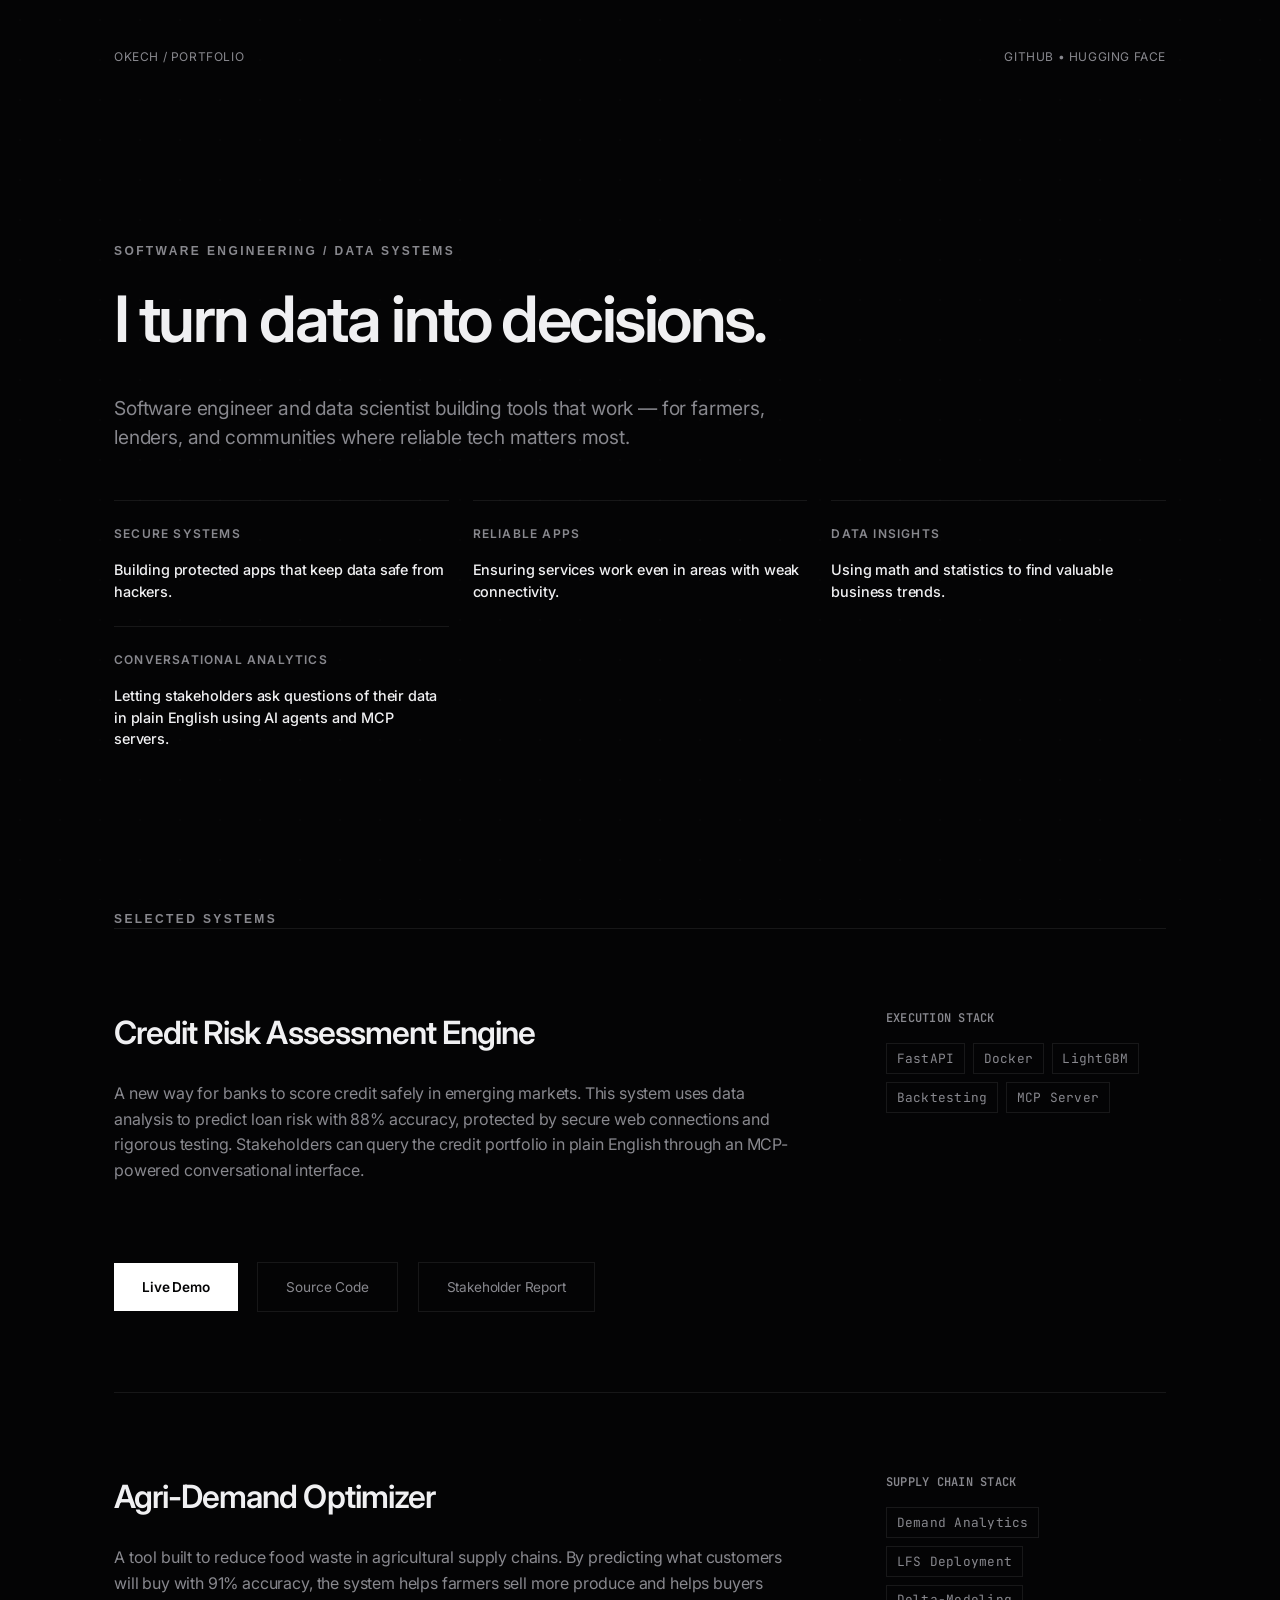
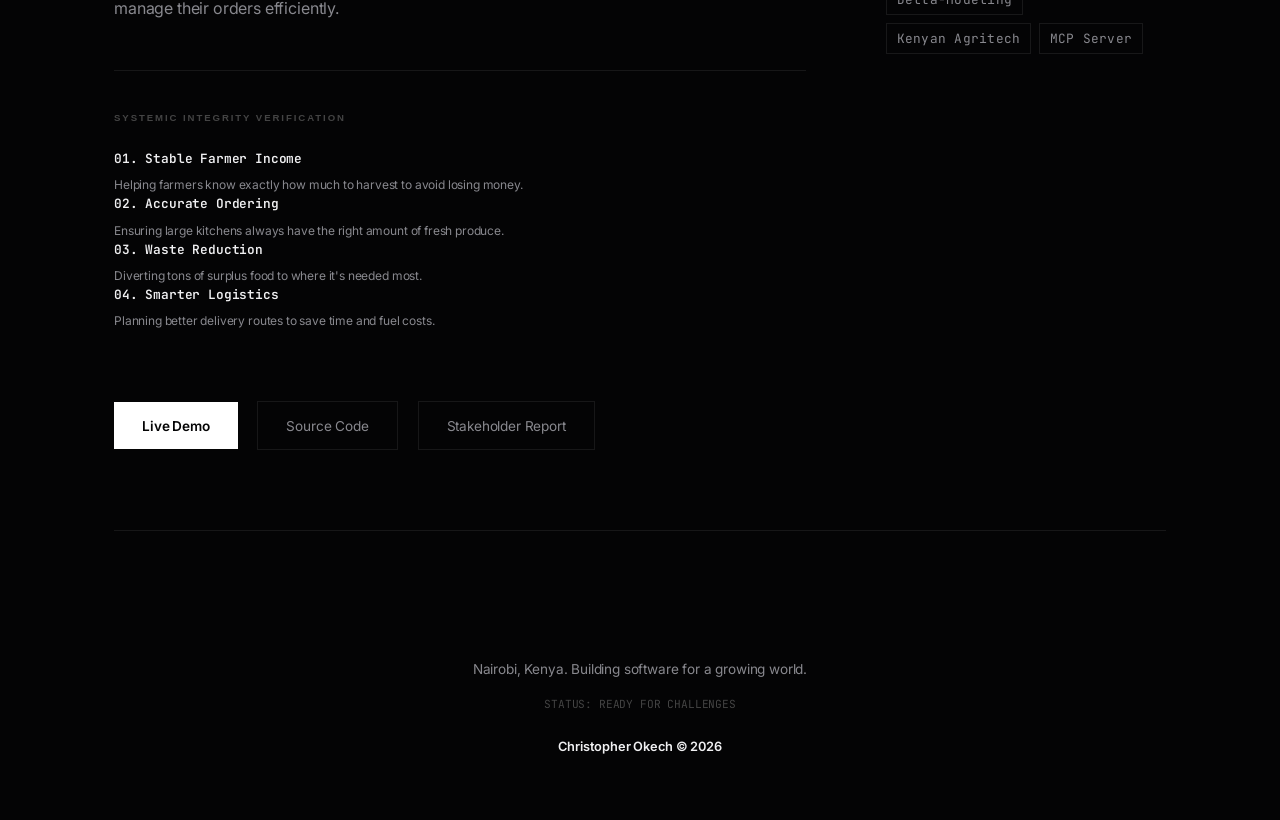
==== index.html @ fad3fc5a "Deploy conversational portfolio" ====
<!DOCTYPE html>
<html lang="en">
<head>
    <meta charset="UTF-8">
    <meta name="viewport" content="width=device-width, initial-scale=1.0">
    <title>Christopher Okech | Software Engineer & Data Scientist</title>
    <link rel="stylesheet" href="style.css">
</head>
<body>
    <div class="bg-grid"></div>

    <div class="container">
        <nav>
            <div class="logo">Okech / Portfolio</div>
            <div class="nav-items">
                <a href="https://github.com/okech-glitch" class="nav-link">GitHub</a> • 
                <a href="https://huggingface.co/okechobonyo" class="nav-link">Hugging Face</a>
            </div>
        </nav>

        <section class="hero">
            <span class="hero-label">Software Engineering / Data Systems</span>
            <h1>I turn data into decisions.</h1>
            <p class="description">
                Software engineer and data scientist building tools that work — for farmers, lenders, and communities where reliable tech matters most.
            </p>
            
            <div class="stack-grid">
                <div class="stack-card">
                    <h3>Secure Systems</h3>
                    <p>Building protected apps that keep data safe from hackers.</p>
                </div>
                <div class="stack-card">
                    <h3>Reliable Apps</h3>
                    <p>Ensuring services work even in areas with weak connectivity.</p>
                </div>
                <div class="stack-card">
                    <h3>Data Insights</h3>
                    <p>Using math and statistics to find valuable business trends.</p>
                </div>
                <div class="stack-card">
                    <h3>Conversational Analytics</h3>
                    <p>Letting stakeholders ask questions of their data in plain English using AI agents and MCP servers.</p>
                </div>
            </div>
        </section>

        <main id="work">
            <h2 class="hero-label" style="margin-bottom: 0;">Selected Systems</h2>

            <article class="project-card">
                <div class="project-info">
                    <h3>Credit Risk Assessment Engine</h3>
                    <p class="summary">
                        A new way for banks to score credit safely in emerging markets. This system uses data analysis to predict loan risk with 88% accuracy, protected by secure web connections and rigorous testing. Stakeholders can query the credit portfolio in plain English through an MCP-powered conversational interface.
                    </p>
                    <div class="links">
                        <a href="https://huggingface.co/spaces/okechobonyo/sme-credit-scoring" class="cta-button" target="_blank">Live Demo</a>
                        <a href="https://github.com/okech-glitch/-sme-credit-scoring" class="secondary-button" target="_blank">Source Code</a>
                        <a href="credit_report.html" class="secondary-button" target="_blank">Stakeholder Report</a>
                    </div>
                </div>
                <div class="project-meta">
                    <h4>Execution Stack</h4>
                    <div class="tag-cloud">
                        <span class="tag">FastAPI</span>
                        <span class="tag">Docker</span>
                        <span class="tag">LightGBM</span>
                        <span class="tag">Backtesting</span>
                        <span class="tag">MCP Server</span>
                    </div>
                </div>
            </article>
            <article class="project-card">
                <div class="project-info">
                    <h3>Agri-Demand Optimizer</h3>
                    <p class="summary">
                        A tool built to reduce food waste in agricultural supply chains. By predicting what customers will buy with 91% accuracy, the system helps farmers sell more produce and helps buyers manage their orders efficiently.
                    </p>
                    
                    <div class="value-framework" style="margin-top: 2.5rem; border-top: 1px solid var(--border-color); padding-top: 2.5rem;">
                        <h4 class="hero-label" style="font-size: 0.6rem; color: #444; margin-bottom: 1.5rem;">Systemic Integrity Verification</h4>
                        <div class="grid" style="grid-template-columns: 1fr 1fr; gap: 2rem; margin-top: 1rem;">
                            <div class="value-item">
                                <h5 style="font-size: 0.8rem; font-weight: 600; color: var(--text-primary); margin-bottom: 0.5rem; font-family: 'JetBrains Mono';">01. Stable Farmer Income</h5>
                                <p style="font-size: 0.75rem; color: var(--text-secondary); line-height: 1.5;">Helping farmers know exactly how much to harvest to avoid losing money.</p>
                            </div>
                            <div class="value-item">
                                <h5 style="font-size: 0.8rem; font-weight: 600; color: var(--text-primary); margin-bottom: 0.5rem; font-family: 'JetBrains Mono';">02. Accurate Ordering</h5>
                                <p style="font-size: 0.75rem; color: var(--text-secondary); line-height: 1.5;">Ensuring large kitchens always have the right amount of fresh produce.</p>
                            </div>
                            <div class="value-item">
                                <h5 style="font-size: 0.8rem; font-weight: 600; color: var(--text-primary); margin-bottom: 0.5rem; font-family: 'JetBrains Mono';">03. Waste Reduction</h5>
                                <p style="font-size: 0.75rem; color: var(--text-secondary); line-height: 1.5;">Diverting tons of surplus food to where it's needed most.</p>
                            </div>
                            <div class="value-item">
                                <h5 style="font-size: 0.8rem; font-weight: 600; color: var(--text-primary); margin-bottom: 0.5rem; font-family: 'JetBrains Mono';">04. Smarter Logistics</h5>
                                <p style="font-size: 0.75rem; color: var(--text-secondary); line-height: 1.5;">Planning better delivery routes to save time and fuel costs.</p>
                            </div>
                        </div>
                    </div>

                    <div class="links" style="margin-top: 2.5rem;">
                        <a href="https://huggingface.co/spaces/okechobonyo/farm-to-feed-elite" class="cta-button" target="_blank">Live Demo</a>
                        <a href="https://github.com/okech-glitch/farm-to-feed-quant" class="secondary-button" target="_blank">Source Code</a>
                        <a href="farm_report.html" class="secondary-button" target="_blank">Stakeholder Report</a>
                    </div>
                </div>
                <div class="project-meta">
                    <h4>Supply Chain Stack</h4>
                    <div class="tag-cloud">
                        <span class="tag">Demand Analytics</span>
                        <span class="tag">LFS Deployment</span>
                        <span class="tag">Delta-Modeling</span>
                        <span class="tag">Kenyan Agritech</span>
                        <span class="tag">MCP Server</span>
                    </div>
                </div>
            </article>

        </main>

        <footer>
            <div class="container">
                <p>Nairobi, Kenya. Building software for a growing world.</p>
                <p style="margin-top: 1rem; font-family: 'JetBrains Mono', monospace; font-size: 0.7rem; color: #444;">STATUS: READY FOR CHALLENGES</p>
                <p style="margin-top: 1.5rem; font-weight: 600; font-size: 0.8rem; color: var(--text-primary);">Christopher Okech &copy; 2026</p>
            </div>
        </footer>
    </div>
</body>
</html>
---- style.css ----
@import url('https://fonts.googleapis.com/css2?family=Inter:wght@400;500;600;700&family=JetBrains+Mono:wght@400;500;600&display=swap');

:root {
    --bg-color: #040405; /* Deeper obsidian */
    --surface-color: #0a0a0c;
    --border-color: rgba(255, 255, 255, 0.08); /* Hairline effect */
    --text-primary: #f0f0f2;
    --text-secondary: #88888e;
    --accent-color: #ffffff;
    --accent-dim: #2a2a2e;
    --transition-fast: 0.2s cubic-bezier(0.2, 0, 0, 1);
    --transition-standard: 0.5s cubic-bezier(0.16, 1, 0.3, 1);
}

* {
    margin: 0;
    padding: 0;
    box-sizing: border-box;
}

body {
    background-color: var(--bg-color);
    color: var(--text-primary);
    font-family: 'Inter', -apple-system, system-ui, sans-serif;
    -webkit-font-smoothing: antialiased;
    line-height: 1.5;
    letter-spacing: -0.01em;
}

.bg-grid {
    position: fixed;
    inset: 0;
    background-image: 
        radial-gradient(circle at center, rgba(255, 255, 255, 0.03) 1px, transparent 1px);
    background-size: 40px 40px;
    z-index: -1;
    opacity: 0.5;
}

.container {
    max-width: 1100px;
    margin: 0 auto;
    padding: 0 1.5rem;
}

h1, h2, h3, h4, .hero-label {
    font-family: 'Inter', sans-serif;
    letter-spacing: -0.04em;
    font-weight: 600;
}

code, .tag, .hero-label, .project-meta h4 {
    font-family: 'JetBrains Mono', monospace;
    letter-spacing: 0.02em;
}

/* Navigation Placeholder */
nav {
    display: flex;
    justify-content: space-between;
    align-items: center;
    padding: 3rem 0;
    font-size: 0.75rem;
    text-transform: uppercase;
    letter-spacing: 0.05em;
    color: var(--text-secondary);
}

.nav-link {
    color: var(--text-secondary);
    text-decoration: none;
    transition: var(--transition-standard);
}

.nav-link:hover {
    color: var(--text-primary);
}

/* Hero Section */
.hero {
    padding: 8rem 0 6rem;
}

.hero-label {
    display: block;
    font-family: 'Outfit', sans-serif;
    font-weight: 600;
    text-transform: uppercase;
    letter-spacing: 0.2em;
    font-size: 0.75rem;
    color: var(--text-secondary);
    margin-bottom: 1.5rem;
}

.hero h1 {
    font-size: 4rem;
    line-height: 1.1;
    font-weight: 600;
    margin-bottom: 2.5rem;
    max-width: 850px;
    color: var(--text-primary);
}

.hero .description {
    font-size: 1.2rem;
    color: var(--text-secondary);
    max-width: 700px;
    margin-bottom: 3rem;
    font-weight: 400;
}

/* Stats / Philosophy Bar */
.philosophy-bar {
    display: grid;
    grid-template-columns: repeat(auto-fit, minmax(200px, 1fr));
    gap: 1rem;
    margin-bottom: 6rem;
    border-top: 1px solid var(--border-color);
    border-bottom: 1px solid var(--border-color);
    padding: 2rem 0;
}

.stat-item h4 {
    font-size: 0.8rem;
    text-transform: uppercase;
    color: var(--text-secondary);
    margin-bottom: 0.5rem;
    letter-spacing: 0.05em;
}

.stat-item p {
    font-size: 1.1rem;
    font-weight: 600;
}

/* Section Styling */
section {
    padding: 4rem 0;
}

.section-header {
    margin-bottom: 3rem;
}

.section-header h2 {
    font-size: 2rem;
    font-weight: 600;
}

/* Comparison Table Removed for Minimalism */
.stack-grid {
    display: grid;
    grid-template-columns: repeat(3, 1fr);
    gap: 1.5rem;
    margin-bottom: 4rem;
}

.stack-card {
    border-top: 1px solid var(--border-color);
    padding-top: 1.5rem;
}

.stack-card h3 {
    font-size: 0.75rem;
    text-transform: uppercase;
    letter-spacing: 0.1em;
    color: var(--text-secondary);
    margin-bottom: 1rem;
}

.stack-card p {
    font-size: 0.9rem;
    font-weight: 500;
}

/* Project Card Redesign */
.project-card {
    border-top: 1px solid var(--border-color);
    padding: 5rem 0;
    display: grid;
    grid-template-columns: 1fr 280px;
    gap: 5rem;
    transition: var(--transition-fast);
}

.project-card:hover {
    background: rgba(255, 255, 255, 0.01);
}

.project-info h3 {
    font-size: 2rem;
    margin-bottom: 1.5rem;
    letter-spacing: -0.03em;
}

.project-info .summary {
    color: var(--text-secondary);
    font-size: 1rem;
    margin-bottom: 3rem;
    line-height: 1.6;
}

.project-meta h4 {
    font-size: 0.75rem;
    text-transform: uppercase;
    color: var(--text-secondary);
    margin-bottom: 1rem;
}

.tag-cloud {
    display: flex;
    flex-wrap: wrap;
    gap: 0.5rem;
}

.tag {
    font-size: 0.8rem;
    padding: 0.3rem 0.6rem;
    background: var(--bg-color);
    border: 1px solid var(--border-color);
    color: var(--text-secondary);
}

.cta-button {
    display: inline-block;
    padding: 0.85rem 1.75rem;
    background: var(--accent-color);
    color: var(--bg-color);
    text-decoration: none;
    font-weight: 600;
    font-size: 0.85rem;
    margin-top: 2rem;
    transition: var(--transition-fast);
}

.cta-button:hover {
    filter: invert(1);
    transform: translateY(-2px);
}

.secondary-button {
    display: inline-block;
    padding: 0.85rem 1.75rem;
    color: var(--text-secondary);
    text-decoration: none;
    font-size: 0.85rem;
    border: 1px solid var(--border-color);
    margin-left: 1rem;
    transition: var(--transition-fast);
}

.secondary-button:hover {
    border-color: var(--text-primary);
    color: var(--text-primary);
}

/* Footer */
footer {
    padding: 8rem 0 4rem;
    border-top: 1px solid var(--border-color);
    text-align: center;
    color: var(--text-secondary);
    font-size: 0.85rem;
}

@media (max-width: 900px) {
    .hero h1 { font-size: 3rem; }
    .project-card, .comparison-grid { grid-template-columns: 1fr; gap: 2rem; }
}
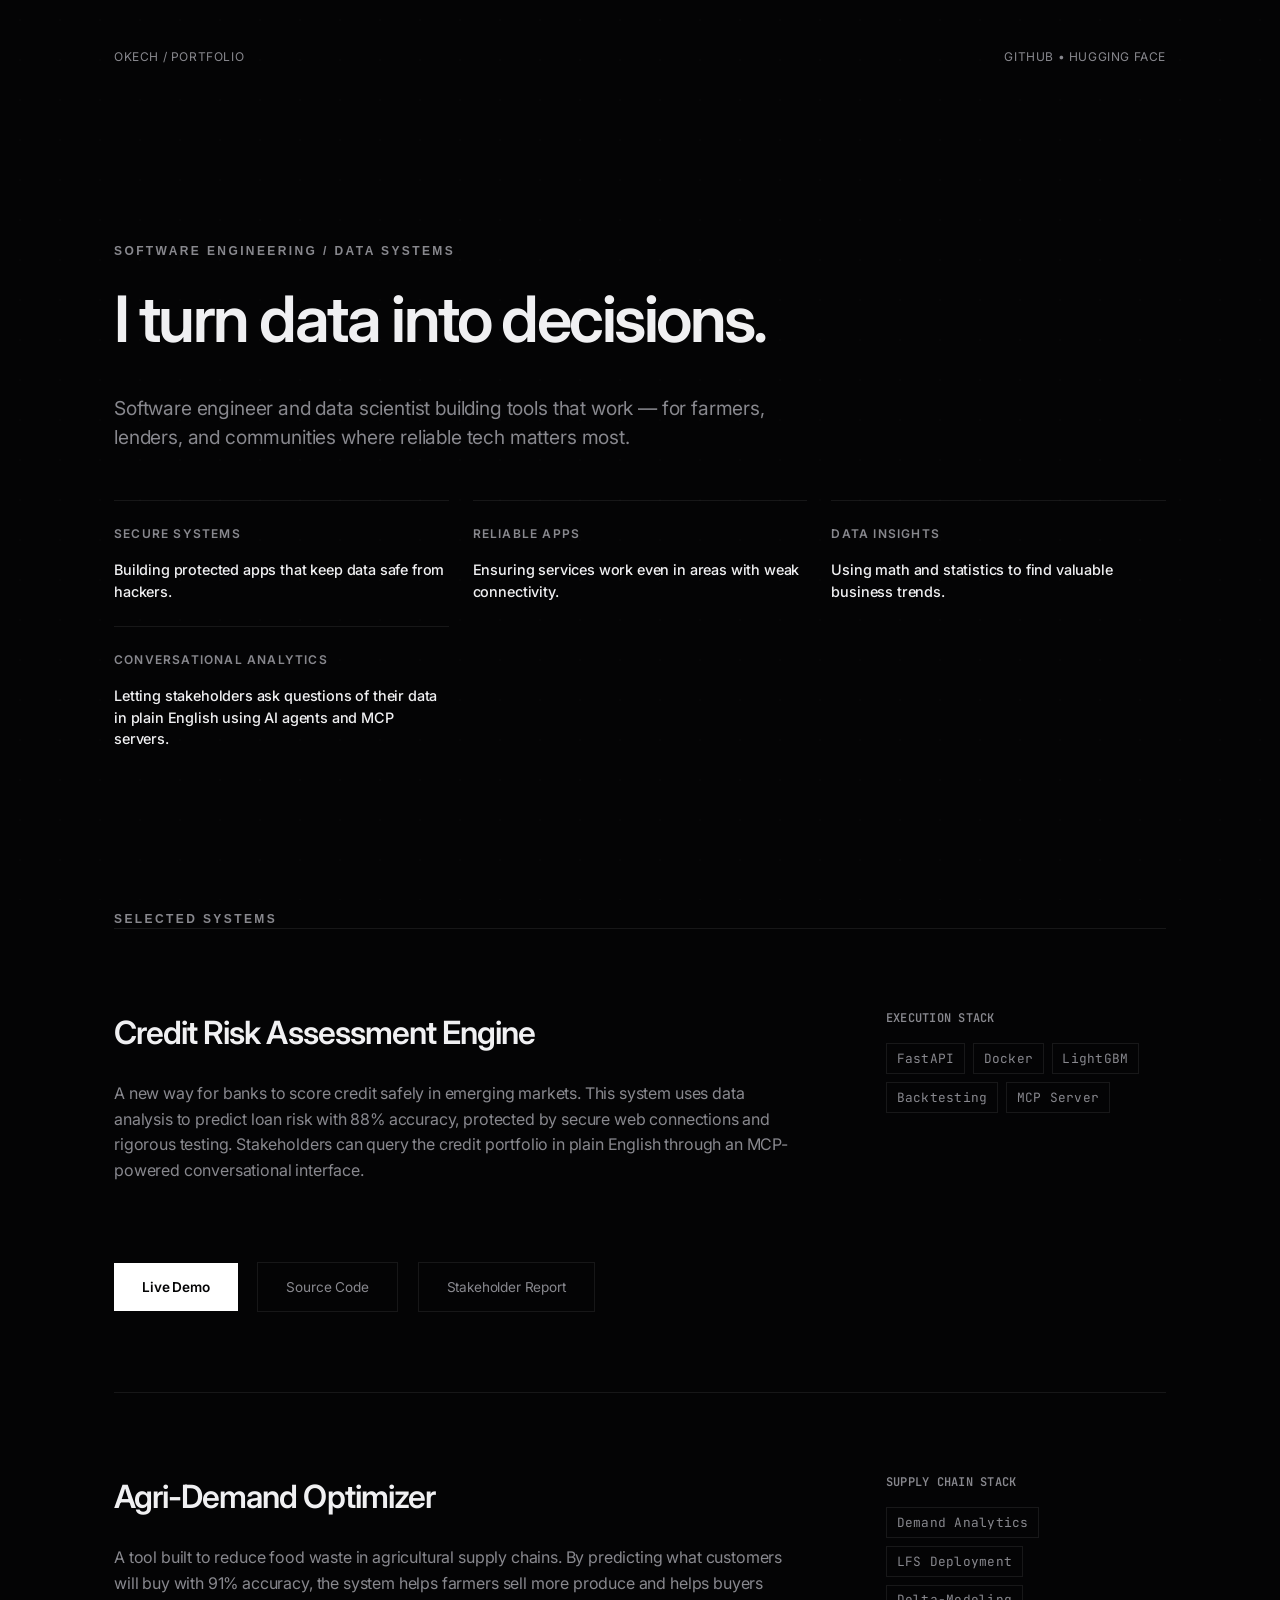
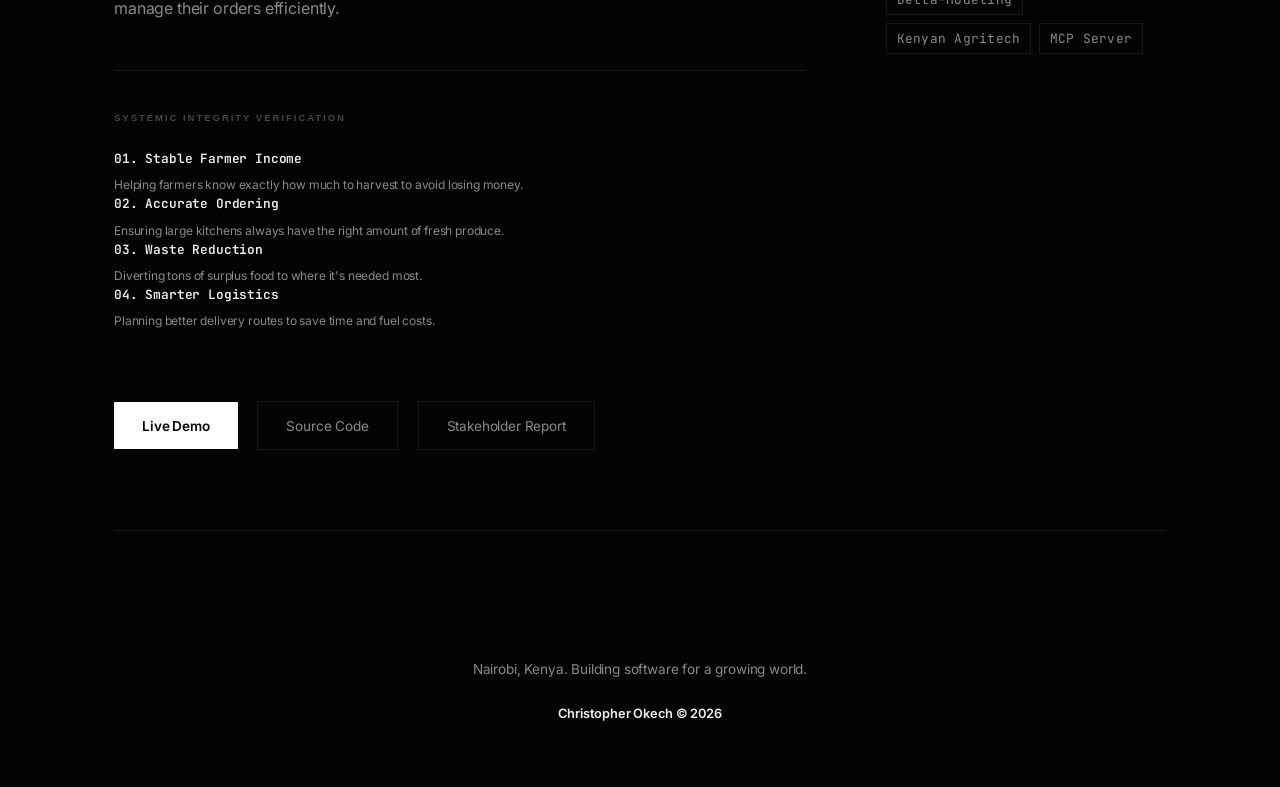
==== commit ee68d5f6: "Remove status from footer" ====
--- a/index.html
+++ b/index.html
@@ -123,7 +123,6 @@
         <footer>
             <div class="container">
                 <p>Nairobi, Kenya. Building software for a growing world.</p>
-                <p style="margin-top: 1rem; font-family: 'JetBrains Mono', monospace; font-size: 0.7rem; color: #444;">STATUS: READY FOR CHALLENGES</p>
                 <p style="margin-top: 1.5rem; font-weight: 600; font-size: 0.8rem; color: var(--text-primary);">Christopher Okech &copy; 2026</p>
             </div>
         </footer>
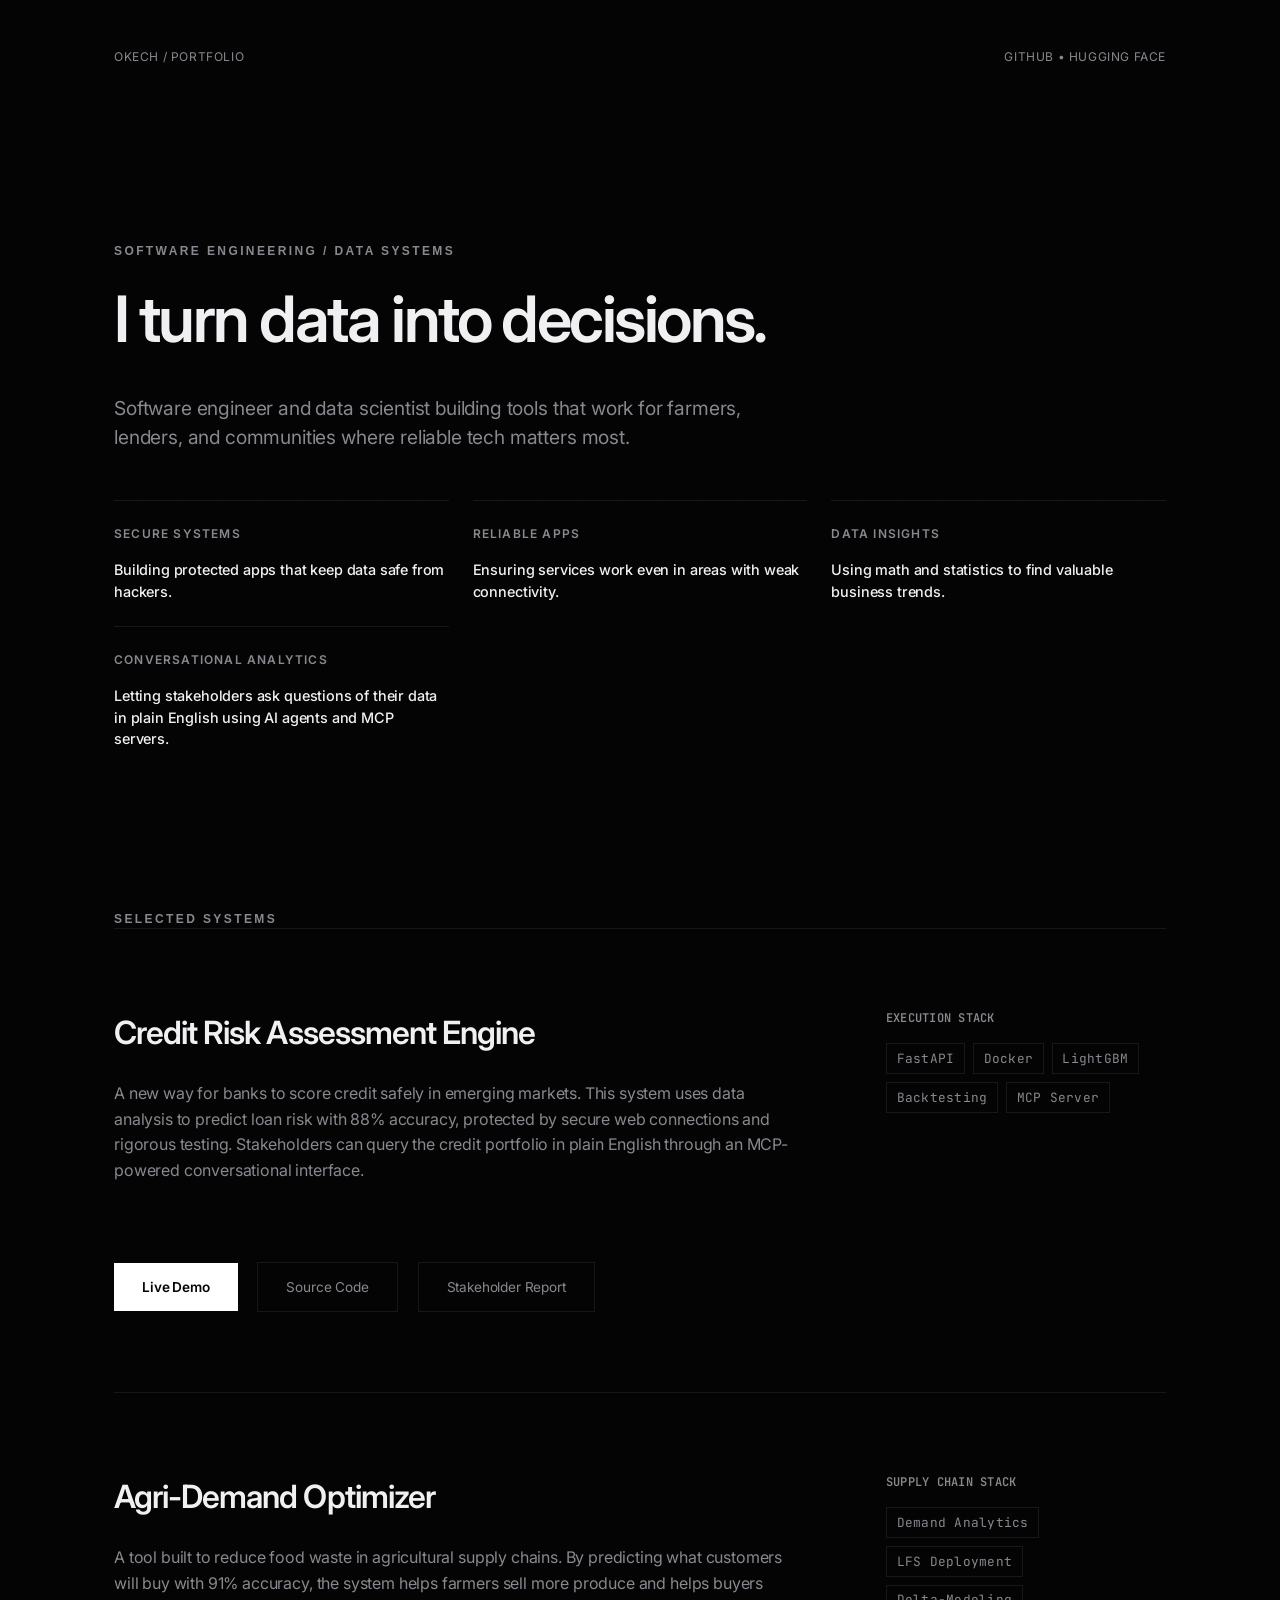
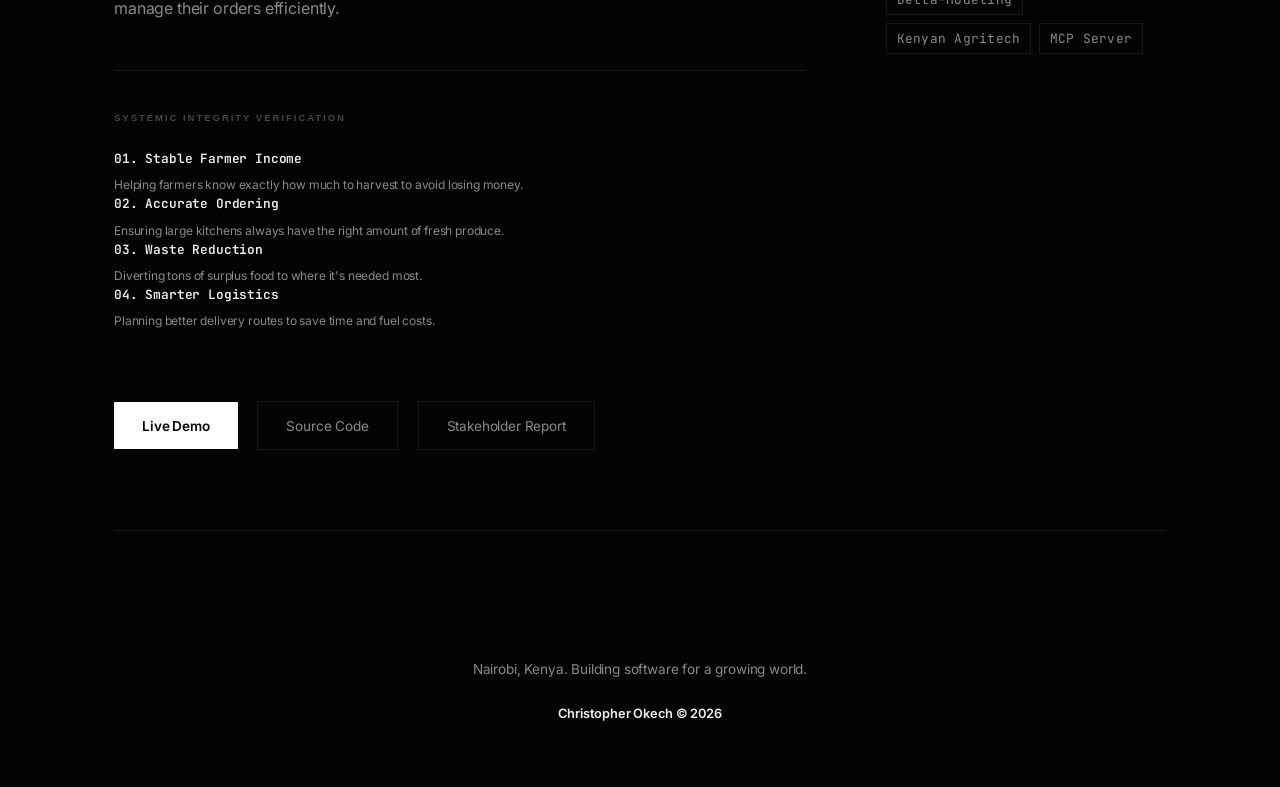
==== commit 4664a305: "Remove em-dash from hero description" ====
--- a/index.html
+++ b/index.html
@@ -13,7 +13,7 @@
         <nav>
             <div class="logo">Okech / Portfolio</div>
             <div class="nav-items">
-                <a href="https://github.com/okech-glitch" class="nav-link">GitHub</a> • 
+                <a href="https://github.com/okech-christopher" class="nav-link">GitHub</a> • 
                 <a href="https://huggingface.co/okechobonyo" class="nav-link">Hugging Face</a>
             </div>
         </nav>
@@ -22,7 +22,7 @@
             <span class="hero-label">Software Engineering / Data Systems</span>
             <h1>I turn data into decisions.</h1>
             <p class="description">
-                Software engineer and data scientist building tools that work — for farmers, lenders, and communities where reliable tech matters most.
+                Software engineer and data scientist building tools that work for farmers, lenders, and communities where reliable tech matters most.
             </p>
             
             <div class="stack-grid">
@@ -56,7 +56,7 @@
                     </p>
                     <div class="links">
                         <a href="https://huggingface.co/spaces/okechobonyo/sme-credit-scoring" class="cta-button" target="_blank">Live Demo</a>
-                        <a href="https://github.com/okech-glitch/-sme-credit-scoring" class="secondary-button" target="_blank">Source Code</a>
+                        <a href="https://github.com/okech-christopher/-sme-credit-scoring" class="secondary-button" target="_blank">Source Code</a>
                         <a href="credit_report.html" class="secondary-button" target="_blank">Stakeholder Report</a>
                     </div>
                 </div>
@@ -102,7 +102,7 @@
 
                     <div class="links" style="margin-top: 2.5rem;">
                         <a href="https://huggingface.co/spaces/okechobonyo/farm-to-feed-elite" class="cta-button" target="_blank">Live Demo</a>
-                        <a href="https://github.com/okech-glitch/farm-to-feed-quant" class="secondary-button" target="_blank">Source Code</a>
+                        <a href="https://github.com/okech-christopher/farm-to-feed-quant" class="secondary-button" target="_blank">Source Code</a>
                         <a href="farm_report.html" class="secondary-button" target="_blank">Stakeholder Report</a>
                     </div>
                 </div>
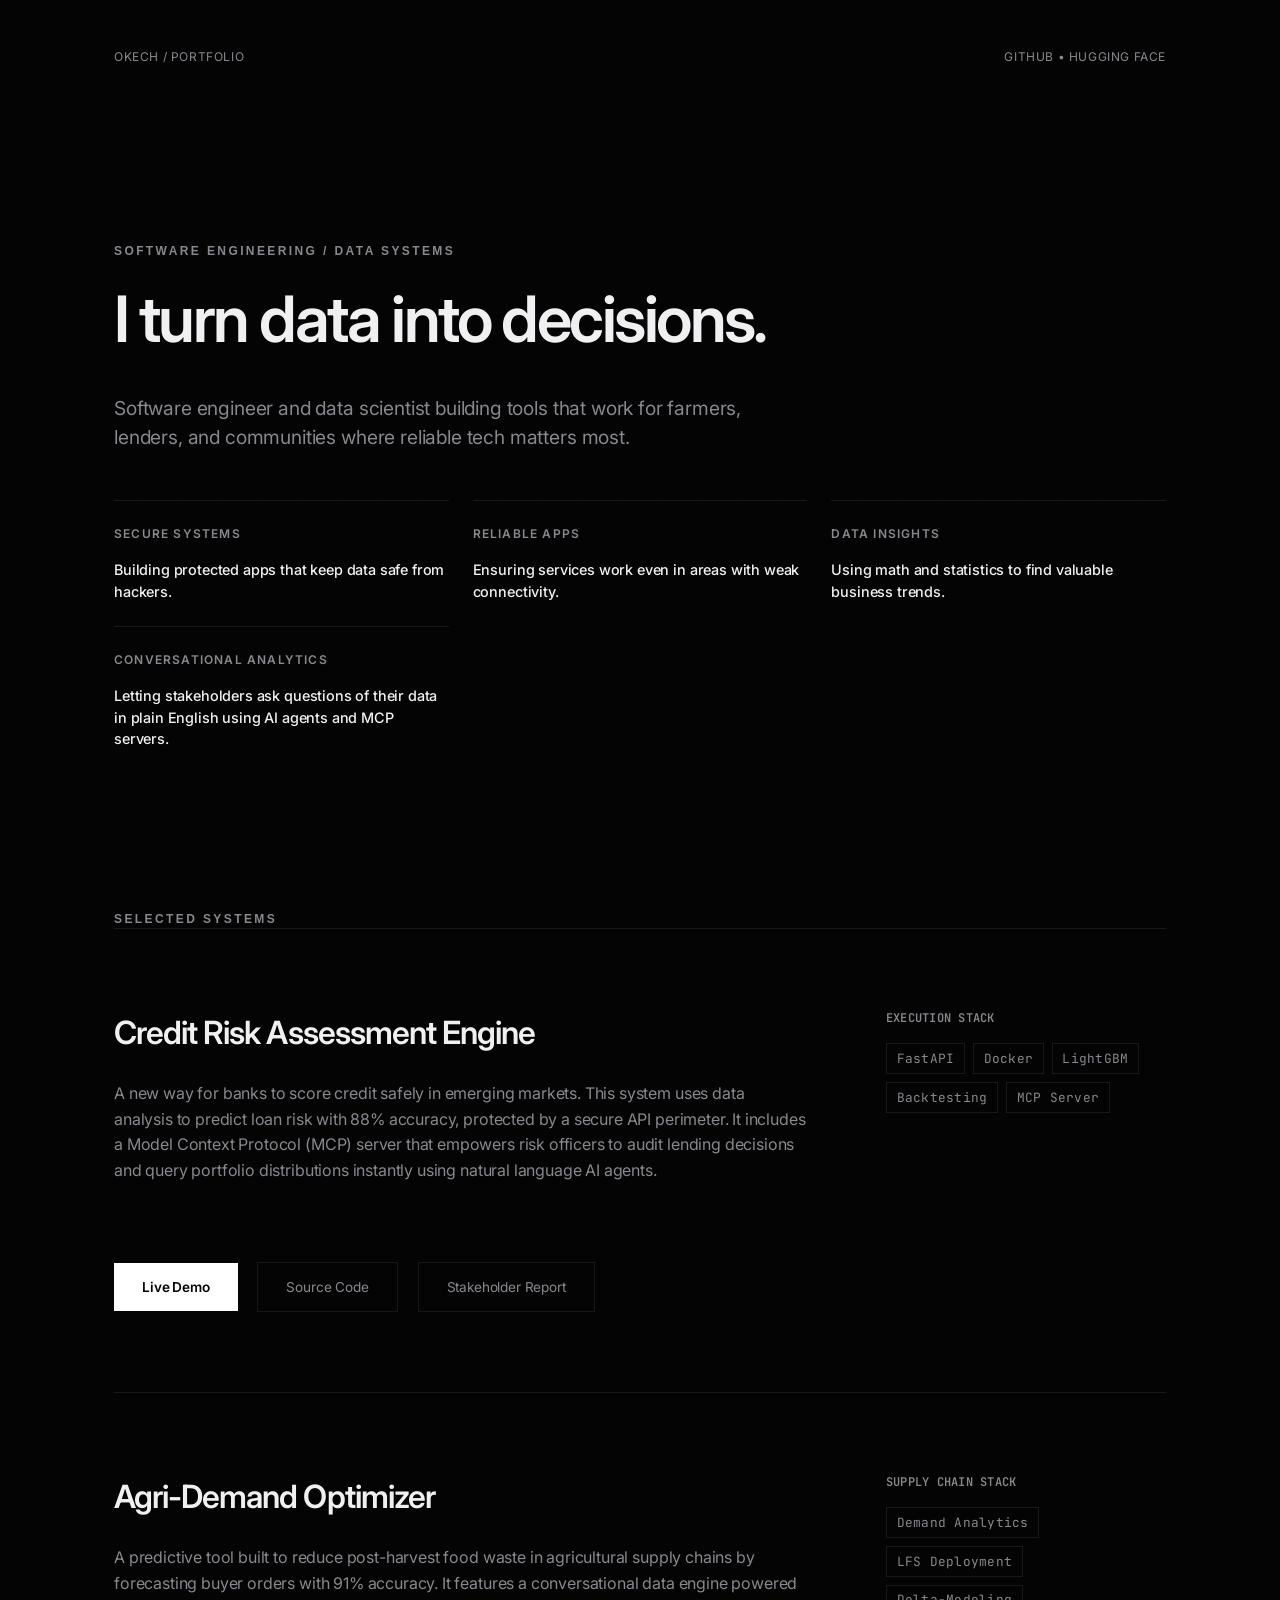
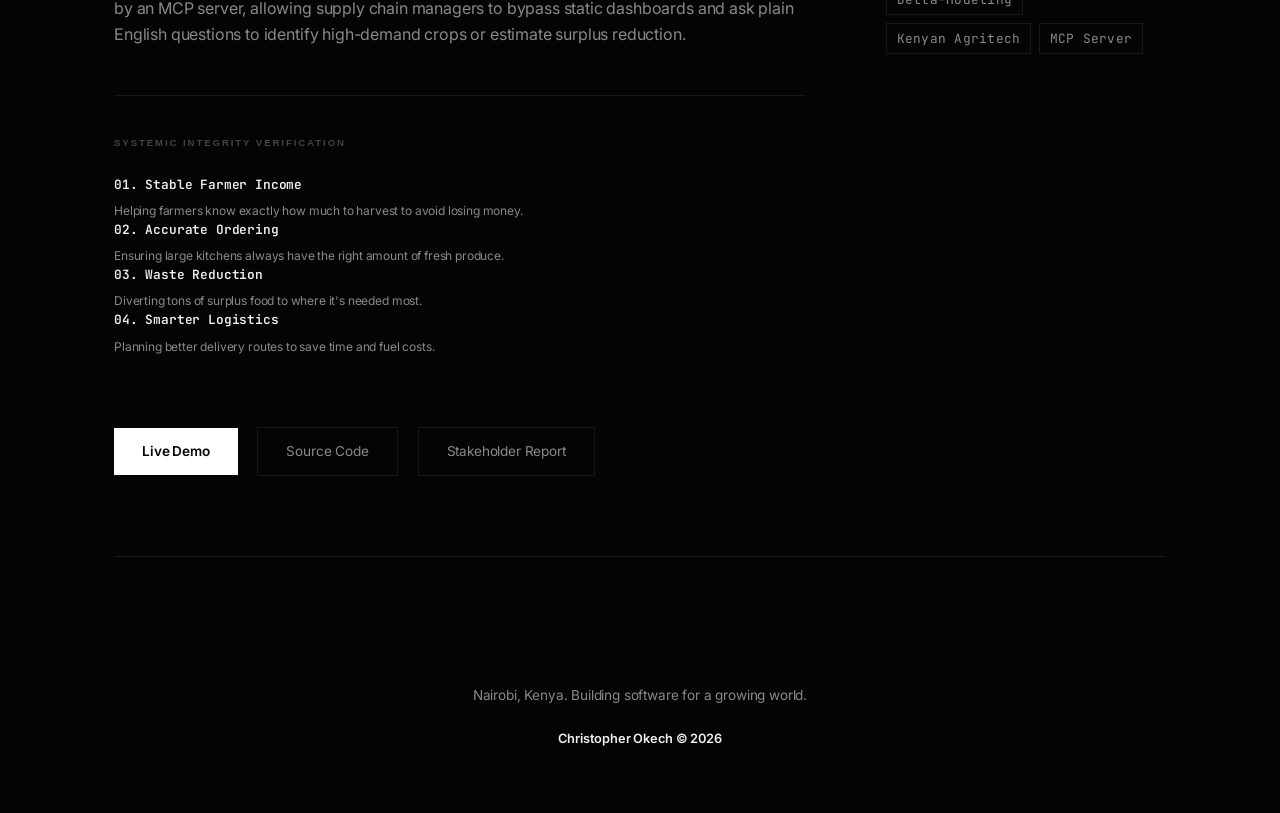
==== commit a7c381e3: "Update project descriptions to include distinct MCP Server details" ====
--- a/index.html
+++ b/index.html
@@ -52,7 +52,7 @@
                 <div class="project-info">
                     <h3>Credit Risk Assessment Engine</h3>
                     <p class="summary">
-                        A new way for banks to score credit safely in emerging markets. This system uses data analysis to predict loan risk with 88% accuracy, protected by secure web connections and rigorous testing. Stakeholders can query the credit portfolio in plain English through an MCP-powered conversational interface.
+                        A new way for banks to score credit safely in emerging markets. This system uses data analysis to predict loan risk with 88% accuracy, protected by a secure API perimeter. It includes a Model Context Protocol (MCP) server that empowers risk officers to audit lending decisions and query portfolio distributions instantly using natural language AI agents.
                     </p>
                     <div class="links">
                         <a href="https://huggingface.co/spaces/okechobonyo/sme-credit-scoring" class="cta-button" target="_blank">Live Demo</a>
@@ -75,7 +75,7 @@
                 <div class="project-info">
                     <h3>Agri-Demand Optimizer</h3>
                     <p class="summary">
-                        A tool built to reduce food waste in agricultural supply chains. By predicting what customers will buy with 91% accuracy, the system helps farmers sell more produce and helps buyers manage their orders efficiently.
+                        A predictive tool built to reduce post-harvest food waste in agricultural supply chains by forecasting buyer orders with 91% accuracy. It features a conversational data engine powered by an MCP server, allowing supply chain managers to bypass static dashboards and ask plain English questions to identify high-demand crops or estimate surplus reduction.
                     </p>
                     
                     <div class="value-framework" style="margin-top: 2.5rem; border-top: 1px solid var(--border-color); padding-top: 2.5rem;">
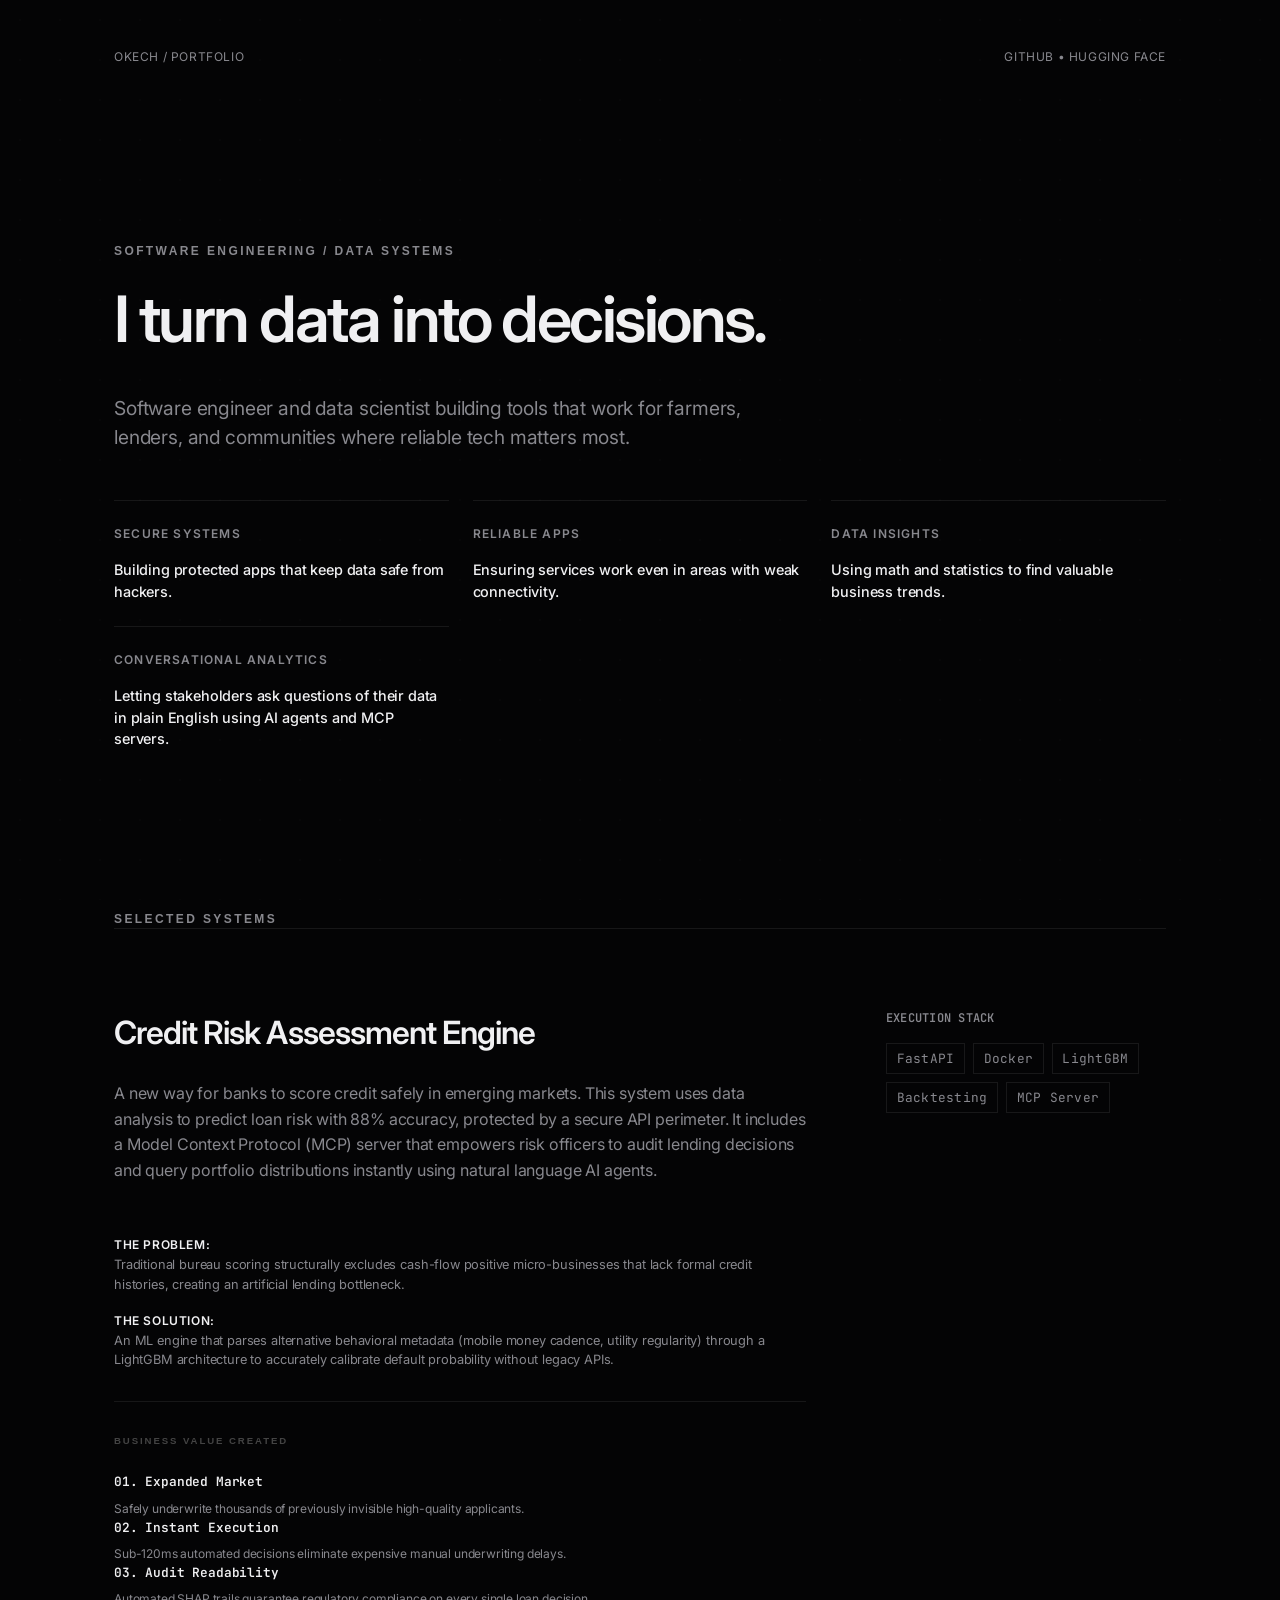
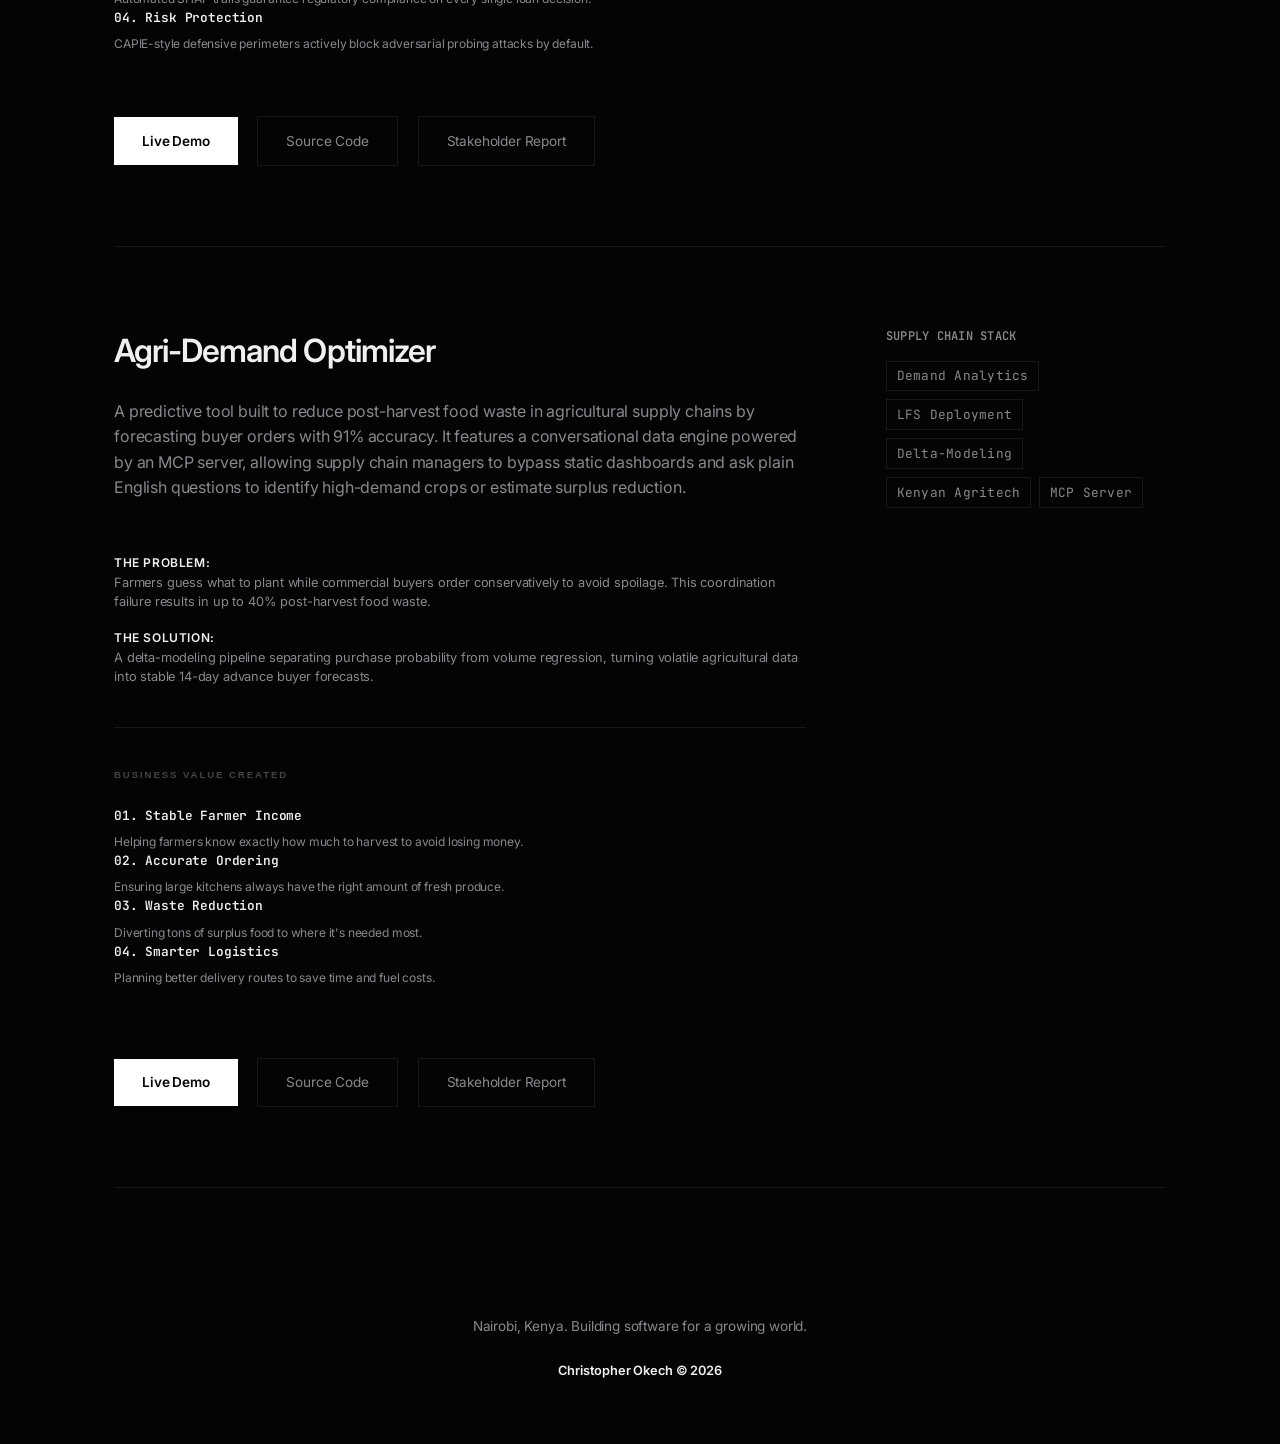
==== commit 3bf8b328: "Add Problem/Solution and Business Value frameworks to portfolio projects" ====
--- a/index.html
+++ b/index.html
@@ -54,6 +54,36 @@
                     <p class="summary">
                         A new way for banks to score credit safely in emerging markets. This system uses data analysis to predict loan risk with 88% accuracy, protected by a secure API perimeter. It includes a Model Context Protocol (MCP) server that empowers risk officers to audit lending decisions and query portfolio distributions instantly using natural language AI agents.
                     </p>
+
+                    <div class="problem-solution" style="margin-top: 1.5rem;">
+                        <span style="font-weight: 600; font-size: 0.75rem; color: var(--text-primary); text-transform: uppercase; letter-spacing: 0.05em;">The Problem:</span>
+                        <p style="font-size: 0.8rem; line-height: 1.5; color: var(--text-secondary); margin-bottom: 0.8rem;">Traditional bureau scoring structurally excludes cash-flow positive micro-businesses that lack formal credit histories, creating an artificial lending bottleneck.</p>
+                        
+                        <span style="font-weight: 600; font-size: 0.75rem; color: var(--text-primary); text-transform: uppercase; letter-spacing: 0.05em;">The Solution:</span>
+                        <p style="font-size: 0.8rem; line-height: 1.5; color: var(--text-secondary); margin-bottom: 2rem;">An ML engine that parses alternative behavioral metadata (mobile money cadence, utility regularity) through a LightGBM architecture to accurately calibrate default probability without legacy APIs.</p>
+                    </div>
+                    
+                    <div class="value-framework" style="border-top: 1px solid var(--border-color); padding-top: 2rem; margin-bottom: 2rem;">
+                        <h4 class="hero-label" style="font-size: 0.6rem; color: #444; margin-bottom: 1.5rem;">Business Value Created</h4>
+                        <div class="grid" style="grid-template-columns: 1fr 1fr; gap: 2rem;">
+                            <div class="value-item">
+                                <h5 style="font-size: 0.8rem; font-weight: 600; color: var(--text-primary); margin-bottom: 0.5rem; font-family: 'JetBrains Mono';">01. Expanded Market</h5>
+                                <p style="font-size: 0.75rem; color: var(--text-secondary); line-height: 1.5;">Safely underwrite thousands of previously invisible high-quality applicants.</p>
+                            </div>
+                            <div class="value-item">
+                                <h5 style="font-size: 0.8rem; font-weight: 600; color: var(--text-primary); margin-bottom: 0.5rem; font-family: 'JetBrains Mono';">02. Instant Execution</h5>
+                                <p style="font-size: 0.75rem; color: var(--text-secondary); line-height: 1.5;">Sub-120ms automated decisions eliminate expensive manual underwriting delays.</p>
+                            </div>
+                            <div class="value-item">
+                                <h5 style="font-size: 0.8rem; font-weight: 600; color: var(--text-primary); margin-bottom: 0.5rem; font-family: 'JetBrains Mono';">03. Audit Readability</h5>
+                                <p style="font-size: 0.75rem; color: var(--text-secondary); line-height: 1.5;">Automated SHAP trails guarantee regulatory compliance on every single loan decision.</p>
+                            </div>
+                            <div class="value-item">
+                                <h5 style="font-size: 0.8rem; font-weight: 600; color: var(--text-primary); margin-bottom: 0.5rem; font-family: 'JetBrains Mono';">04. Risk Protection</h5>
+                                <p style="font-size: 0.75rem; color: var(--text-secondary); line-height: 1.5;">CAPIE-style defensive perimeters actively block adversarial probing attacks by default.</p>
+                            </div>
+                        </div>
+                    </div>
                     <div class="links">
                         <a href="https://huggingface.co/spaces/okechobonyo/sme-credit-scoring" class="cta-button" target="_blank">Live Demo</a>
                         <a href="https://github.com/okech-christopher/-sme-credit-scoring" class="secondary-button" target="_blank">Source Code</a>
@@ -77,9 +107,17 @@
                     <p class="summary">
                         A predictive tool built to reduce post-harvest food waste in agricultural supply chains by forecasting buyer orders with 91% accuracy. It features a conversational data engine powered by an MCP server, allowing supply chain managers to bypass static dashboards and ask plain English questions to identify high-demand crops or estimate surplus reduction.
                     </p>
+
+                    <div class="problem-solution" style="margin-top: 1.5rem;">
+                        <span style="font-weight: 600; font-size: 0.75rem; color: var(--text-primary); text-transform: uppercase; letter-spacing: 0.05em;">The Problem:</span>
+                        <p style="font-size: 0.8rem; line-height: 1.5; color: var(--text-secondary); margin-bottom: 0.8rem;">Farmers guess what to plant while commercial buyers order conservatively to avoid spoilage. This coordination failure results in up to 40% post-harvest food waste.</p>
+                        
+                        <span style="font-weight: 600; font-size: 0.75rem; color: var(--text-primary); text-transform: uppercase; letter-spacing: 0.05em;">The Solution:</span>
+                        <p style="font-size: 0.8rem; line-height: 1.5; color: var(--text-secondary);">A delta-modeling pipeline separating purchase probability from volume regression, turning volatile agricultural data into stable 14-day advance buyer forecasts.</p>
+                    </div>
                     
                     <div class="value-framework" style="margin-top: 2.5rem; border-top: 1px solid var(--border-color); padding-top: 2.5rem;">
-                        <h4 class="hero-label" style="font-size: 0.6rem; color: #444; margin-bottom: 1.5rem;">Systemic Integrity Verification</h4>
+                        <h4 class="hero-label" style="font-size: 0.6rem; color: #444; margin-bottom: 1.5rem;">Business Value Created</h4>
                         <div class="grid" style="grid-template-columns: 1fr 1fr; gap: 2rem; margin-top: 1rem;">
                             <div class="value-item">
                                 <h5 style="font-size: 0.8rem; font-weight: 600; color: var(--text-primary); margin-bottom: 0.5rem; font-family: 'JetBrains Mono';">01. Stable Farmer Income</h5>
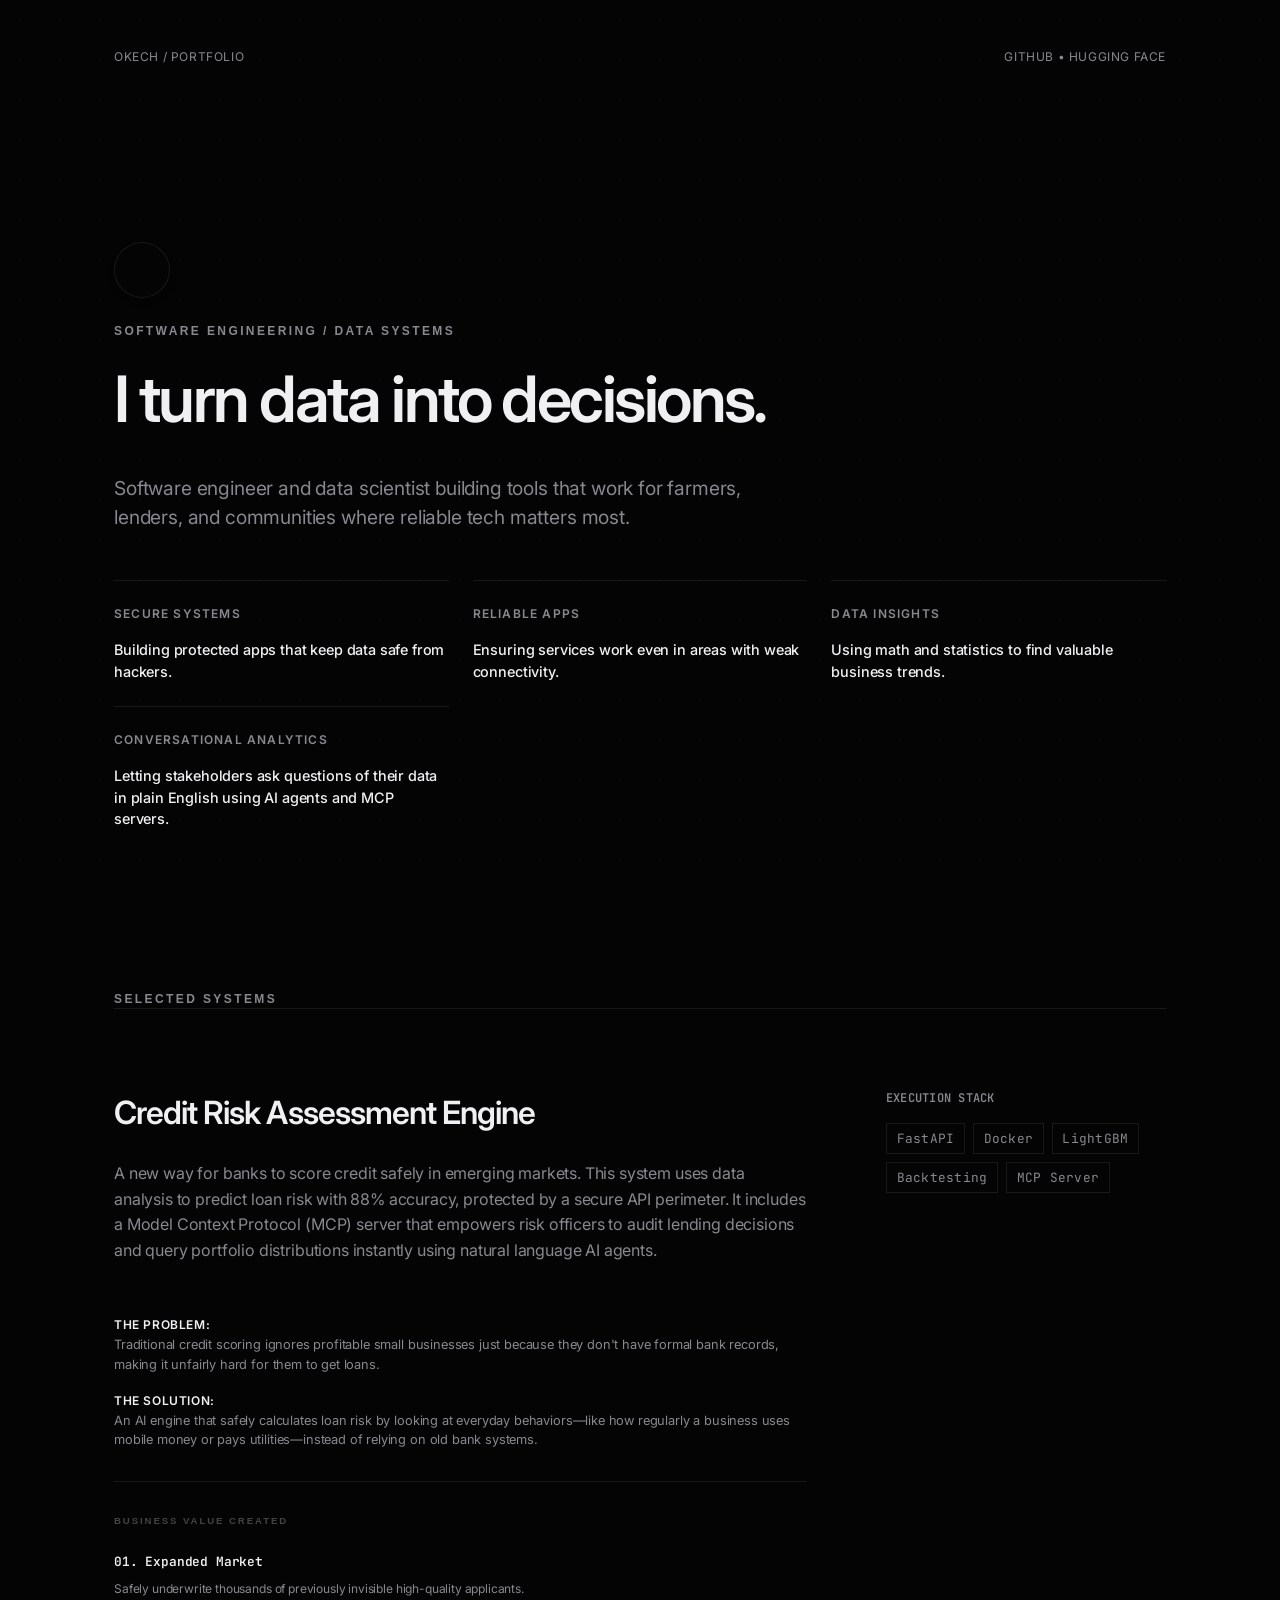
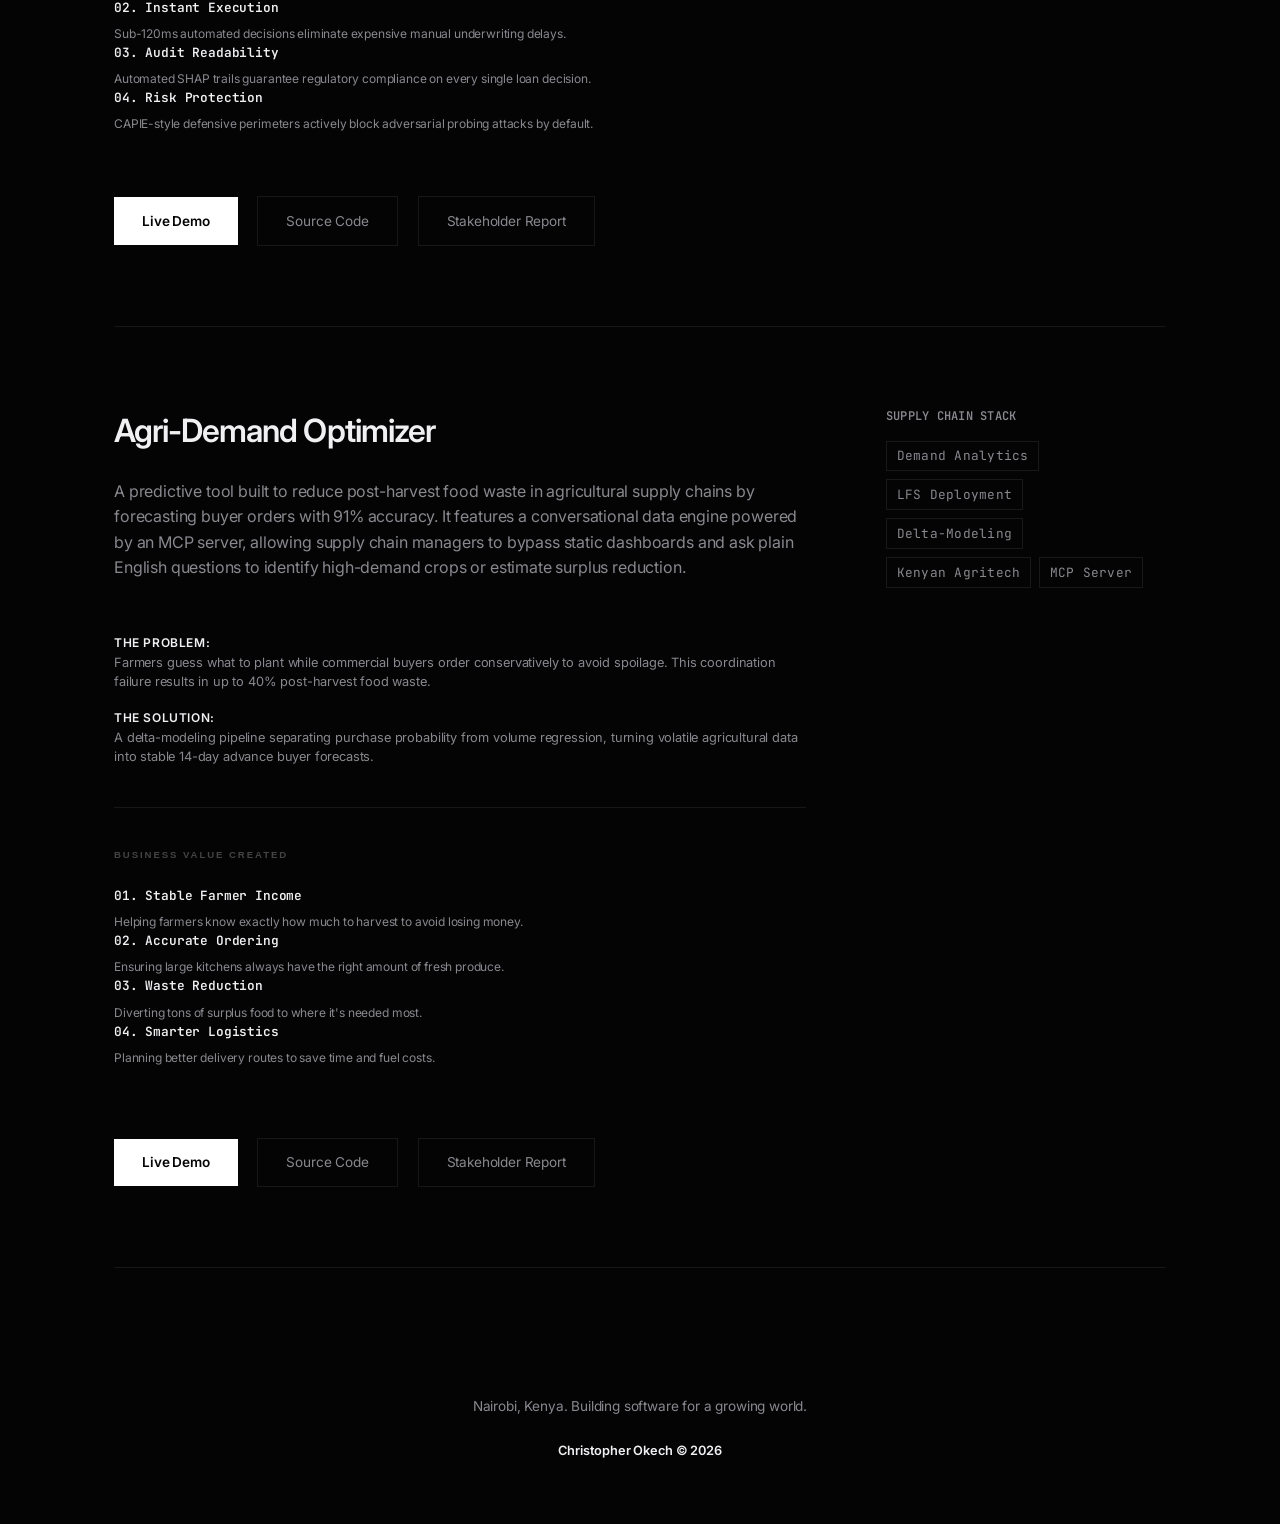
==== commit 257051dc: "Simplify Credit Risk text and add minimalist nano banana avatar" ====
--- a/index.html
+++ b/index.html
@@ -19,6 +19,12 @@
         </nav>
 
         <section class="hero">
+            <div class="profile-avatar" style="width: 56px; height: 56px; border-radius: 50%; background-color: var(--bg-color); display: flex; align-items: center; justify-content: center; border: 1px solid var(--border-color); margin-bottom: 1.5rem; box-shadow: 0 4px 12px rgba(0,0,0,0.03);">
+                <!-- Minimalist Nano Banana SVG -->
+                <svg width="28" height="28" viewBox="0 0 24 24" fill="none" stroke="var(--navy)" stroke-width="1.5" stroke-linecap="round" stroke-linejoin="round">
+                    <path d="M4 13c1.5-6 10-8 15-2 2 2.5 2 6 0 8.5-1.5 2-4 2.5-7 1-4-2-7.5-4.5-8-7.5z"/>
+                </svg>
+            </div>
             <span class="hero-label">Software Engineering / Data Systems</span>
             <h1>I turn data into decisions.</h1>
             <p class="description">
@@ -57,10 +63,10 @@
 
                     <div class="problem-solution" style="margin-top: 1.5rem;">
                         <span style="font-weight: 600; font-size: 0.75rem; color: var(--text-primary); text-transform: uppercase; letter-spacing: 0.05em;">The Problem:</span>
-                        <p style="font-size: 0.8rem; line-height: 1.5; color: var(--text-secondary); margin-bottom: 0.8rem;">Traditional bureau scoring structurally excludes cash-flow positive micro-businesses that lack formal credit histories, creating an artificial lending bottleneck.</p>
+                        <p style="font-size: 0.8rem; line-height: 1.5; color: var(--text-secondary); margin-bottom: 0.8rem;">Traditional credit scoring ignores profitable small businesses just because they don't have formal bank records, making it unfairly hard for them to get loans.</p>
                         
                         <span style="font-weight: 600; font-size: 0.75rem; color: var(--text-primary); text-transform: uppercase; letter-spacing: 0.05em;">The Solution:</span>
-                        <p style="font-size: 0.8rem; line-height: 1.5; color: var(--text-secondary); margin-bottom: 2rem;">An ML engine that parses alternative behavioral metadata (mobile money cadence, utility regularity) through a LightGBM architecture to accurately calibrate default probability without legacy APIs.</p>
+                        <p style="font-size: 0.8rem; line-height: 1.5; color: var(--text-secondary); margin-bottom: 2rem;">An AI engine that safely calculates loan risk by looking at everyday behaviors—like how regularly a business uses mobile money or pays utilities—instead of relying on old bank systems.</p>
                     </div>
                     
                     <div class="value-framework" style="border-top: 1px solid var(--border-color); padding-top: 2rem; margin-bottom: 2rem;">
